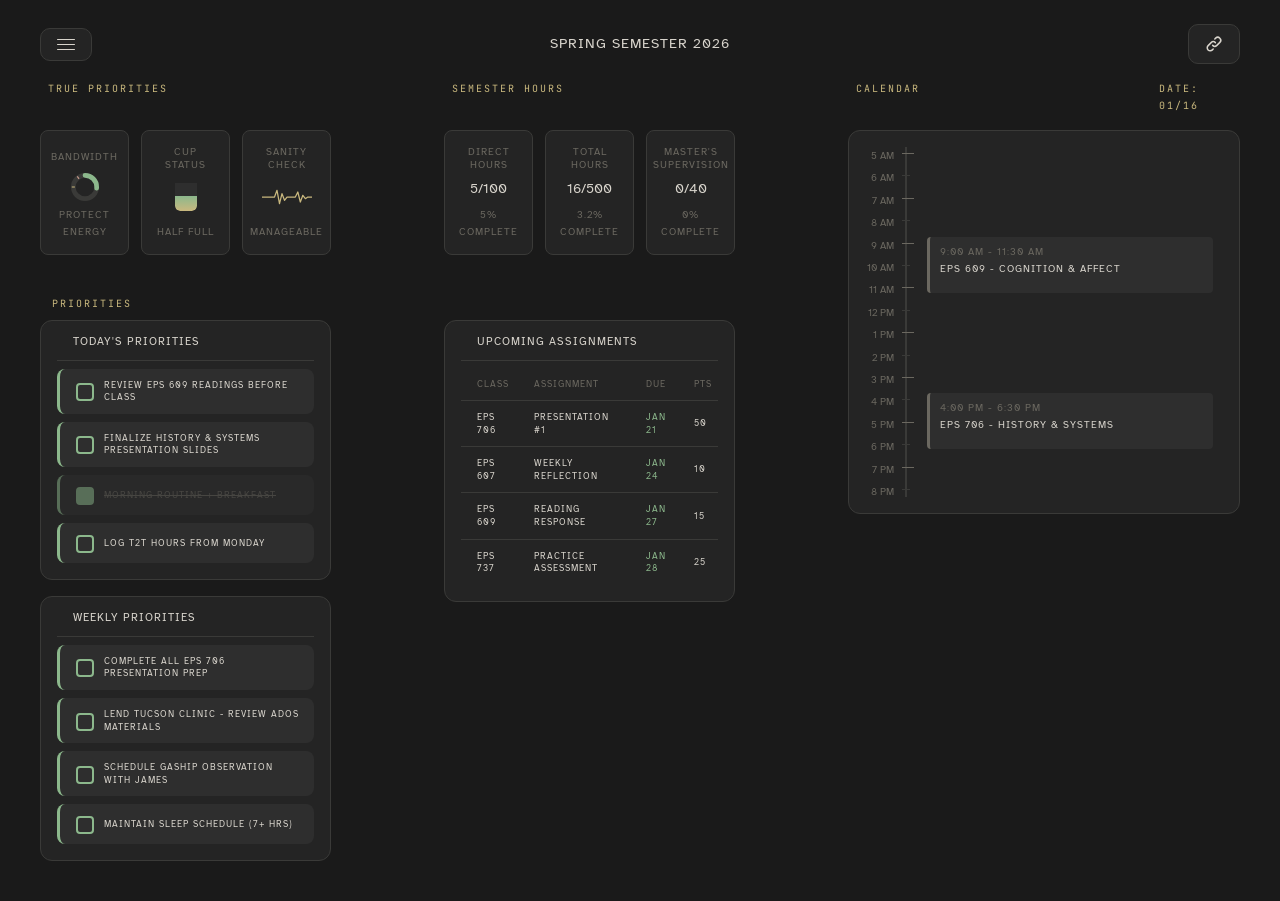
==== master_dashboard_VF.html @ 72c6f712 "Add files via upload" ====
<!DOCTYPE html>
<html lang="en">
<head>
  <meta charset="UTF-8">
  <meta name="viewport" content="width=device-width, initial-scale=1.0">
  <title>Spring 2026 Dashboard</title>
  <link rel="preconnect" href="https://fonts.googleapis.com">
  <link rel="preconnect" href="https://fonts.gstatic.com" crossorigin>
  <link href="https://fonts.googleapis.com/css2?family=Atkinson+Hyperlegible:wght@400;700&family=JetBrains+Mono:wght@400;500&display=swap" rel="stylesheet">
  <style>
    :root {
      /* Warm, low-contrast dark theme */
      --bg-primary: #1a1a1a;
      --bg-secondary: #242424;
      --bg-tertiary: #2e2e2e;
      --bg-hover: #383838;
      
      /* Muted, warm accent colors */
      --accent-teal: #7eb8c9;
      --accent-sage: #8cb88c;
      --accent-gold: #c9b87e;
      --accent-coral: #c99b8c;
      --accent-purple: #b0a0c9;
      
      /* Softer text - cream instead of white */
      --text-primary: #d8d4cc;
      --text-secondary: #9a9890;
      --text-muted: #6b6860;
      
      --border-color: #3a3a38;
    }

    * {
      margin: 0;
      padding: 0;
      box-sizing: border-box;
    }

    body {
      font-family: 'Atkinson Hyperlegible', sans-serif;
      background: var(--bg-primary);
      color: var(--text-primary);
      min-height: 100vh;
      line-height: 1.7;
      font-size: 16px;
    }

    .container {
      max-width: 100%;
      margin: 0 auto;
      padding: 24px 40px;
      min-height: 100vh;
      position: relative;
    }

    /* ============================================
       MASTER GRID LAYOUT - OVERVIEW PANEL
       ============================================
       12 columns × auto rows
       Gap: 12px horizontal, 16px vertical
       
       CURRENT LAYOUT (locked 2026-01-16):
       ┌───────────────┬─────────────────────────────────────┬───────────────┐
       │ Row 1:        │ Header Info                         │ Quick Links   │
       │ Overview Btn  │ (cols 3-11)                         │ (col 12)      │
       │ (cols 1-2)    │                                     │               │
       ├───────────────┴─────────────────────────────────────┼───────────────┤
       │ Row 2: True Priorities Label (cols 1-8)             │ Calendar      │
       ├─────────────────────────────────────────────────────┤ (cols 9-12)   │
       │ Row 3: True Priorities Cards (cols 1-8, 4 cards)    │ (cols 9-12)   │
       ├─────────────────────────────────────────────────────┤ spans         │
       │ Row 4: Semester Hours Label (cols 1-8)              │ rows 3-8      │
       ├─────────────────────────────────────────────────────┤               │
       │ Row 5: Semester Hours Cards (cols 1-8, 4 cards)     │               │
       ├───────────────────────┬─────────────────────────────┤               │
       │ Row 6: PRIORITIES Label (cols 1-8)                  │               │
       ├───────────────────────┼─────────────────────────────┤               │
       │ Row 7: Today's        │ Upcoming Assignments        │               │
       │ Priorities (cols 1-4) │ (cols 5-8)                  │               │
       ├───────────────────────┴─────────────────────────────┼───────────────┤
       │ Row 8: Weekly Priorities (cols 1-8)                                 │
       └─────────────────────────────────────────────────────────────────────┘
       
       TO MOVE ELEMENTS: Change grid-column and grid-row values below
       Example: grid-column: 1 / 9 means columns 1-8
                grid-row: 2 / 8 means rows 2-7
       ============================================ */
    
    .overview-grid {
      display: grid;
      grid-template-columns: repeat(12, 1fr);
      grid-template-rows: auto auto auto auto auto auto auto auto;
      gap: 12px;
      row-gap: 16px;
    }

    /* Grid Area Assignments - LOCKED POSITIONS */
    
    /* ROW 1: Navigation bar */
    /* NAV: Overview button - cols 1-2, row 1 */
    .grid-overview-btn { 
      grid-column: 1 / 3; 
      grid-row: 1;
      align-self: center;
    }
    
    /* Header info - cols 5-8, row 1 */
    .grid-header-info {
      grid-column: 5 / 9;
      grid-row: 1;
      display: flex;
      align-items: center;
      justify-content: center;
      white-space: nowrap;
    }
    
    /* NAV: Quick Links - col 12, row 1 */
    .grid-quick-links { 
      grid-column: 12 / 13; 
      grid-row: 1;
      justify-self: end;
      align-self: center;
    }
    
    /* ROW 2: True Priorities */
    .grid-priorities-label { grid-column: 1 / 4; grid-row: 2; align-self: start; }
    .grid-priorities-cards { grid-column: 1 / 4; grid-row: 3; display: grid; grid-template-columns: repeat(3, 1fr); gap: 12px; }
    
    /* ROW 3: Semester Hours (cols 5-7) */
    .grid-hours-label { grid-column: 5 / 8; grid-row: 2; align-self: start; }
    .grid-hours-cards { grid-column: 5 / 8; grid-row: 3; display: grid; grid-template-columns: repeat(3, 1fr); gap: 12px; }
    
    /* CALENDAR - cols 9-12, rows 3-9 (LOCKED) */
    .grid-calendar-label { grid-column: 9 / 12; grid-row: 2; align-self: start; }
    .grid-date-label { grid-column: 12 / 13; grid-row: 2; align-self: start; justify-self: end; }
    .grid-today-schedule { 
      grid-column: 9 / 13; 
      grid-row: 3 / 10;
    }
    
    /* ROW 6: Priorities Section Label */
    .grid-priorities-section-label { grid-column: 1 / 4; grid-row: 6; align-self: start; margin-top: -8px; }
    
    /* ROW 7: Today's Priorities + Upcoming */
    .grid-today-priorities { grid-column: 1 / 4; grid-row: 7; margin-top: -8px; }
    .grid-upcoming { grid-column: 5 / 8; grid-row: 7 / 9; margin-top: -8px; }
    
    /* ROW 8: Weekly */
    .grid-weekly { grid-column: 1 / 4; grid-row: 8; }

    /* Header Info (inline in grid) */
    .header-title {
      font-family: 'Atkinson Hyperlegible', sans-serif;
      font-size: 14px;
      font-weight: 400;
      text-transform: uppercase;
      letter-spacing: 1px;
      color: var(--text-primary);
    }
    
    .header-meta-inline {
      display: flex;
      gap: 16px;
      font-size: 12px;
      color: var(--text-secondary);
    }

    /* Header */
    .header {
      text-align: center;
      padding: 32px 0 24px;
      border-bottom: 1px solid var(--border-color);
      margin-bottom: 28px;
    }

    .header-label {
      font-family: 'JetBrains Mono', monospace;
      font-size: 13px;
      color: var(--accent-teal);
      letter-spacing: 2px;
      text-transform: uppercase;
      margin-bottom: 8px;
    }

    .header h1 {
      font-size: 28px;
      font-weight: 700;
      color: var(--text-primary);
      margin-bottom: 12px;
    }

    .header-meta {
      display: flex;
      justify-content: center;
      gap: 24px;
      color: var(--text-secondary);
      font-size: 14px;
    }

    /* Hamburger Menu */
    .nav-row {
      display: flex;
      justify-content: space-between;
      align-items: center;
      margin-bottom: 24px;
    }

    .nav-container {
      position: relative;
    }

    .hamburger-btn {
      display: flex;
      align-items: center;
      gap: 12px;
      padding: 10px 16px;
      background: var(--bg-secondary);
      border: 1px solid var(--border-color);
      border-radius: 10px;
      color: var(--text-primary);
      font-size: 15px;
      font-weight: 700;
      cursor: pointer;
      transition: all 0.3s ease;
    }

    .hamburger-btn:hover {
      background: var(--bg-tertiary);
      border-color: var(--accent-teal);
    }

    .hamburger-icon {
      display: flex;
      flex-direction: column;
      gap: 4px;
      width: 18px;
    }

    .hamburger-icon span {
      display: block;
      height: 1px;
      background: var(--text-primary);
      border-radius: 1px;
      transition: all 0.3s ease;
    }

    .hamburger-btn.open .hamburger-icon span:nth-child(1) {
      transform: rotate(45deg) translate(4px, 4px);
    }

    .hamburger-btn.open .hamburger-icon span:nth-child(2) {
      opacity: 0;
    }

    .hamburger-btn.open .hamburger-icon span:nth-child(3) {
      transform: rotate(-45deg) translate(4px, -4px);
    }

    .dropdown-menu {
      position: absolute;
      top: calc(100% + 8px);
      left: 0;
      min-width: 220px;
      background: var(--bg-secondary);
      border: 1px solid var(--border-color);
      border-radius: 10px;
      padding: 8px;
      opacity: 0;
      visibility: hidden;
      transform: translateY(-10px);
      transition: all 0.2s ease;
      z-index: 100;
      box-shadow: 0 8px 24px rgba(0, 0, 0, 0.3);
    }

    .dropdown-menu.open {
      opacity: 1;
      visibility: visible;
      transform: translateY(0);
    }

    /* Quick Links Dropdown */
    .quick-links-container {
      position: relative;
    }

    .quick-links-btn {
      display: flex;
      align-items: center;
      gap: 10px;
      padding: 10px 16px;
      background: var(--bg-secondary);
      border: 1px solid var(--border-color);
      border-radius: 10px;
      color: var(--text-primary);
      font-size: 14px;
      font-weight: 700;
      cursor: pointer;
      transition: all 0.3s ease;
    }

    .quick-links-btn:hover {
      background: var(--bg-tertiary);
      border-color: var(--accent-sage);
      color: var(--text-primary);
    }

    .quick-links-btn svg {
      width: 18px;
      height: 18px;
      stroke-width: 1.5;
    }

    .quick-links-dropdown {
      position: absolute;
      top: calc(100% + 8px);
      right: 0;
      min-width: 180px;
      background: var(--bg-secondary);
      border: 1px solid var(--border-color);
      border-radius: 10px;
      padding: 8px;
      opacity: 0;
      visibility: hidden;
      transform: translateY(-10px);
      transition: all 0.2s ease;
      z-index: 100;
      box-shadow: 0 8px 24px rgba(0, 0, 0, 0.3);
    }

    .quick-links-dropdown.open {
      opacity: 1;
      visibility: visible;
      transform: translateY(0);
    }

    .quick-link-item {
      display: flex;
      align-items: center;
      gap: 10px;
      padding: 10px 14px;
      color: var(--text-secondary);
      text-decoration: none;
      border-radius: 6px;
      font-size: 13px;
      font-weight: 500;
      transition: all 0.2s ease;
    }

    .quick-link-item:hover {
      background: var(--bg-tertiary);
      color: var(--text-primary);
    }

    .quick-link-item svg {
      width: 16px;
      height: 16px;
      flex-shrink: 0;
    }

    .dropdown-item {
      display: block;
      width: 100%;
      padding: 12px 16px;
      background: transparent;
      border: none;
      border-radius: 6px;
      color: var(--text-secondary);
      font-size: 14px;
      font-weight: 700;
      text-align: left;
      cursor: pointer;
      transition: all 0.2s ease;
    }

    .dropdown-item:hover {
      background: var(--bg-tertiary);
      color: var(--text-primary);
    }

    .dropdown-item.active {
      background: var(--accent-teal);
      color: var(--bg-primary);
    }

    /* View Panels */
    .view-panel {
      display: none;
    }

    .view-panel.active {
      display: block;
    }

    /* True Priorities Section */
    .priorities-section {
      margin-bottom: 12px;
    }

    .priorities-label, .hours-label, .priorities-section-label {
      font-family: 'JetBrains Mono', monospace;
      font-size: 10px;
      color: var(--accent-gold);
      letter-spacing: 2px;
      text-transform: uppercase;
      display: flex;
      align-items: center;
      gap: 8px;
    }
    
    .priorities-section-label {
      padding-left: 12px;
    }

    .priorities-label::before {
      content: '';
    }

    .hours-label::before {
      content: '';
    }

    /* Hours Gantt Section */
    .hours-gantt-section {
      margin-bottom: 16px;
    }

    /* Stats Bar */
    .stat-card {
      background: var(--bg-secondary);
      border: 1px solid var(--border-color);
      border-radius: 8px;
      padding: 14px 12px;
      transition: all 0.3s ease;
      display: flex;
      flex-direction: column;
      align-items: center;
      justify-content: space-between;
      text-align: center;
      min-height: 125px;
      min-width: 0;
      overflow: hidden;
    }

    .stat-card:hover {
      background: var(--bg-tertiary);
    }

    .stat-label {
      font-size: 10px;
      text-transform: uppercase;
      letter-spacing: 1px;
      color: var(--text-muted);
      line-height: 1.3;
      min-height: 22px;
      display: flex;
      align-items: center;
      justify-content: center;
    }

    .stat-content {
      display: flex;
      align-items: center;
      justify-content: center;
      min-height: 24px;
    }

    .stat-value {
      font-family: 'Atkinson Hyperlegible', sans-serif;
      font-size: 14px;
      font-weight: 400;
      color: var(--text-primary);
    }

    .stat-subtext {
      font-size: 10px;
      text-transform: uppercase;
      letter-spacing: 1px;
      color: var(--text-muted);
    }

    /* Bandwidth Donut */
    .bandwidth-donut-container {
      display: flex;
      align-items: center;
      gap: 12px;
    }

    .bandwidth-donut {
      position: relative;
      width: 28px;
      height: 28px;
    }

    .bandwidth-donut svg {
      transform: rotate(-90deg);
      width: 28px;
      height: 28px;
    }

    .bandwidth-donut .donut-bg {
      fill: none;
      stroke: var(--border-color);
      stroke-width: 6;
    }

    .bandwidth-donut .donut-fill {
      fill: none;
      stroke-width: 6;
      stroke-linecap: round;
      transition: stroke-dasharray 0.5s ease;
    }

    .bandwidth-donut .donut-fill.low {
      stroke: var(--accent-sage);
    }

    .bandwidth-donut .donut-fill.medium {
      stroke: var(--accent-gold);
    }

    .bandwidth-donut .donut-fill.high {
      stroke: var(--accent-coral);
    }

    .bandwidth-donut .donut-tick-yellow {
      stroke: var(--accent-gold);
      stroke-width: 1.5;
    }

    .bandwidth-donut .donut-tick-red {
      stroke: var(--accent-coral);
      stroke-width: 1.5;
    }

    .bandwidth-info {
      display: flex;
      flex-direction: column;
    }

    .bandwidth-status {
      font-family: 'JetBrains Mono', monospace;
      font-size: 12px;
      font-weight: 700;
    }

    .bandwidth-status.low { color: var(--accent-sage); }
    .bandwidth-status.medium { color: var(--accent-gold); }
    .bandwidth-status.high { color: var(--accent-coral); }

    /* Calendar */
    .today-schedule {
      background: var(--bg-secondary);
      border: 1px solid var(--border-color);
      border-radius: 12px;
      padding: 16px;
      height: fit-content;
    }

    .schedule-header {
      font-size: 14px;
      font-weight: 700;
      color: var(--text-primary);
      margin-bottom: 12px;
      padding-bottom: 8px;
      border-bottom: 1px solid var(--border-color);
    }

    .timeline {
      position: relative;
      height: 350px;
      border-left: 2px solid var(--border-color);
      margin-left: 40px;
    }

    .time-slot {
      position: absolute;
      left: -45px;
      display: flex;
      align-items: flex-start;
      width: calc(100% + 45px);
    }

    .time-label {
      font-family: 'Atkinson Hyperlegible', sans-serif;
      font-size: 10px;
      color: var(--text-muted);
      width: 40px;
      text-align: right;
      padding-right: 8px;
    }

    .time-tick {
      width: 8px;
      height: 1px;
      background: var(--border-color);
      margin-top: 6px;
    }

    .time-slot.major .time-tick {
      width: 12px;
      background: var(--text-muted);
    }

    .schedule-event {
      position: absolute;
      left: 20px;
      right: 10px;
      background: var(--bg-tertiary);
      border-left: 3px solid var(--text-muted);
      border-radius: 4px;
      padding: 6px 10px;
      font-size: 12px;
      color: var(--text-secondary);
    }

    .schedule-event.class { border-left-color: var(--text-muted); }
    .schedule-event.fellowship { border-left-color: var(--accent-purple); }
    .schedule-event.meeting { border-left-color: var(--accent-gold); }

    .event-time {
      font-family: 'Atkinson Hyperlegible', sans-serif;
      font-size: 10px;
      font-weight: 400;
      text-transform: uppercase;
      letter-spacing: 1px;
      color: var(--text-muted);
    }

    .event-title {
      font-family: 'Atkinson Hyperlegible', sans-serif;
      font-size: 10px;
      font-weight: 400;
      text-transform: uppercase;
      letter-spacing: 1px;
      color: var(--text-primary);
    }

    /* Priorities Card */
    .priority-list {
      display: flex;
      flex-direction: column;
      gap: 8px;
    }

    .priority-item {
      display: flex;
      align-items: center;
      justify-content: flex-start;
      gap: 10px;
      padding: 10px 12px 10px 16px;
      background: var(--bg-tertiary);
      border-radius: 8px;
      border-left: 3px solid var(--accent-sage);
      text-align: left;
    }

    .priority-item.completed {
      opacity: 0.5;
      border-left-color: var(--accent-sage);
    }

    .priority-checkbox {
      width: 18px;
      height: 18px;
      border: 2px solid var(--accent-sage);
      border-radius: 4px;
      flex-shrink: 0;
      margin-top: 2px;
    }

    .priority-item.completed .priority-checkbox {
      background: var(--accent-sage);
      border-color: var(--accent-sage);
    }

    .priority-item.weekly {
      border-left-color: var(--accent-sage);
    }

    .priority-checkbox.weekly {
      border-color: var(--accent-sage);
    }

    .priority-text {
      font-size: 9px;
      font-weight: 400;
      text-transform: uppercase;
      letter-spacing: 1px;
      color: var(--text-primary);
      line-height: 1.4;
    }

    .priority-item.completed .priority-text {
      text-decoration: line-through;
      color: var(--text-muted);
    }

    /* Assignments Table */
    .assignments-table {
      width: 100%;
      border-collapse: collapse;
    }

    .assignments-table th {
      text-align: left;
      font-family: 'Atkinson Hyperlegible', sans-serif;
      font-size: 9px;
      text-transform: uppercase;
      letter-spacing: 1px;
      color: var(--text-muted);
      padding: 8px 6px 8px 16px;
      border-bottom: 1px solid var(--border-color);
      font-weight: 400;
    }

    .assignments-table td {
      padding: 10px 6px 10px 16px;
      font-size: 9px;
      font-weight: 400;
      text-transform: uppercase;
      letter-spacing: 1px;
      line-height: 1.4;
      color: var(--text-primary);
      border-bottom: 1px solid var(--border-color);
      vertical-align: middle;
      text-align: left;
    }

    .assignments-table tr:last-child td {
      border-bottom: none;
    }

    .assignment-class {
      font-size: 9px;
      font-weight: 400;
      color: var(--text-primary);
    }

    .assignment-name {
      font-weight: 400;
      color: var(--text-primary);
    }

    .assignment-due {
      font-size: 9px;
      font-weight: 400;
      color: var(--accent-sage);
    }

    .assignment-points {
      font-size: 9px;
      font-weight: 400;
      color: var(--text-primary);
    }

    /* Weekly Priorities */
    .weekly-priority-item {
      display: flex;
      align-items: flex-start;
      gap: 10px;
      padding: 10px 12px;
      background: var(--bg-tertiary);
      border-radius: 8px;
      margin-bottom: 8px;
      border-left: 3px solid var(--accent-purple);
    }

    .weekly-priority-item:last-child {
      margin-bottom: 0;
    }

    .weekly-number {
      font-family: 'JetBrains Mono', monospace;
      font-size: 14px;
      font-weight: 700;
      color: var(--accent-purple);
      width: 20px;
      flex-shrink: 0;
    }

    .weekly-text {
      font-size: 13px;
      color: var(--text-primary);
      line-height: 1.4;
    }

    /* Cup Graphic */
    .cup-container {
      display: flex;
      align-items: flex-end;
      gap: 12px;
    }

    .cup-graphic {
      position: relative;
      width: 22px;
      height: 28px;
      background: var(--bg-tertiary);
      border: none;
      border-radius: 0 0 5px 5px;
      overflow: hidden;
    }

    .cup-graphic::before {
      content: '';
      position: absolute;
      top: 0;
      left: -2px;
      right: -2px;
      height: 2px;
      background: var(--bg-tertiary);
      border-radius: 1px;
    }

    .cup-fill {
      position: absolute;
      bottom: 0;
      left: 0;
      right: 0;
      background: linear-gradient(to top, var(--accent-teal), var(--accent-sage));
      transition: height 0.5s ease;
      border-radius: 0 0 5px 5px;
    }

    .cup-fill.low { 
      background: linear-gradient(to top, var(--accent-coral), #d4a574);
      height: 25%;
    }
    .cup-fill.medium { 
      background: linear-gradient(to top, var(--accent-gold), var(--accent-sage));
      height: 55%;
    }
    .cup-fill.high { 
      background: linear-gradient(to top, var(--accent-teal), var(--accent-sage));
      height: 85%;
    }

    .cup-steam {
      position: absolute;
      top: -18px;
      left: 50%;
      transform: translateX(-50%);
      display: flex;
      gap: 3px;
    }

    .steam-line {
      width: 2px;
      height: 12px;
      background: var(--text-muted);
      border-radius: 2px;
      opacity: 0.5;
      animation: steam 2s ease-in-out infinite;
    }

    .steam-line:nth-child(2) { animation-delay: 0.3s; height: 10px; }
    .steam-line:nth-child(3) { animation-delay: 0.6s; height: 8px; }

    @keyframes steam {
      0%, 100% { transform: translateY(0); opacity: 0.5; }
      50% { transform: translateY(-4px); opacity: 0.2; }
    }

    .cup-info {
      display: flex;
      flex-direction: column;
    }

    /* Bandwidth Gauge */
    .bandwidth-gauge {
      position: relative;
      width: 22px;
      height: 28px;
      background: var(--bg-tertiary);
      border: 1px solid var(--border-color);
      border-radius: 3px;
      overflow: hidden;
    }

    .gauge-fill {
      position: absolute;
      bottom: 0;
      left: 0;
      right: 0;
      transition: height 0.5s ease;
      border-radius: 0 0 2px 2px;
    }

    .gauge-fill.low { 
      background: linear-gradient(to top, var(--accent-coral), #d4a574);
      height: 25%;
    }
    .gauge-fill.medium { 
      background: linear-gradient(to top, var(--accent-gold), var(--accent-sage));
      height: 55%;
    }
    .gauge-fill.high { 
      background: linear-gradient(to top, var(--accent-teal), var(--accent-sage));
      height: 75%;
    }

    /* Pulse Line */
    .pulse-container {
      display: flex;
      align-items: center;
      justify-content: center;
    }

    .pulse-line {
      width: 50px;
      height: 24px;
    }

    .pulse-path {
      fill: none;
      stroke-width: 1.5;
      stroke-linecap: round;
      stroke-linejoin: round;
    }

    .pulse-line.calm .pulse-path {
      stroke: var(--accent-sage);
    }

    .pulse-line.stretched .pulse-path {
      stroke: var(--accent-gold);
      animation: pulse-glow 2s ease-in-out infinite;
    }

    .pulse-line.stressed .pulse-path {
      stroke: var(--accent-coral);
      animation: pulse-shake 0.5s ease-in-out infinite;
    }

    @keyframes pulse-glow {
      0%, 100% { opacity: 0.7; }
      50% { opacity: 1; }
    }

    @keyframes pulse-shake {
      0%, 100% { transform: translateX(0); }
      25% { transform: translateX(-1px); }
      75% { transform: translateX(1px); }
    }

    /* Sanity Graphic (old) */
    .sanity-container {
      display: flex;
      align-items: center;
      gap: 12px;
    }

    .sanity-face {
      width: 28px;
      height: 28px;
      border-radius: 50%;
      background: var(--bg-primary);
      border: 2px solid var(--text-muted);
      position: relative;
      display: flex;
      align-items: center;
      justify-content: center;
      flex-shrink: 0;
    }

    .sanity-face.stretched {
      border-color: var(--accent-gold);
    }

    .sanity-face.struggling {
      border-color: var(--accent-coral);
    }

    .sanity-face.good {
      border-color: var(--accent-sage);
    }

    .face-eyes {
      position: absolute;
      top: 8px;
      display: flex;
      gap: 8px;
    }

    .eye {
      width: 3px;
      height: 3px;
      background: var(--text-primary);
      border-radius: 50%;
    }

    .face-mouth {
      position: absolute;
      bottom: 7px;
      width: 10px;
      height: 4px;
      border: 2px solid var(--text-primary);
      border-top: none;
      border-radius: 0 0 5px 5px;
    }

    /* Sanity states */
    .sanity-face.struggling .face-mouth {
      border-radius: 10px 10px 0 0;
      border: 2px solid var(--accent-coral);
      border-bottom: none;
      bottom: 8px;
    }

    .sanity-face.stretched .face-mouth {
      height: 2px;
      width: 8px;
      border-radius: 0;
      border: none;
      background: var(--accent-gold);
      bottom: 9px;
    }

    .sanity-face.good .face-mouth {
      border-color: var(--accent-sage);
    }

    .sanity-info {
      display: flex;
      flex-direction: column;
    }

    .sanity-status {
      font-family: 'JetBrains Mono', monospace;
      font-size: 14px;
      font-weight: 700;
      color: var(--text-primary);
    }

    .sanity-status.good { color: var(--accent-sage); }
    .sanity-status.stretched { color: var(--accent-gold); }
    .sanity-status.struggling { color: var(--accent-coral); }

    /* Two Column Layout */
    .two-column {
      display: grid;
      grid-template-columns: 2fr 1fr;
      gap: 24px;
    }

    /* Section */
    .section {
      background: var(--bg-secondary);
      border: 1px solid var(--border-color);
      border-radius: 12px;
      padding: 12px 16px 16px 16px;
    }

    .section-header {
      display: flex;
      justify-content: flex-start;
      align-items: center;
      margin-bottom: 8px;
      padding-bottom: 8px;
      padding-left: 16px;
      border-bottom: 1px solid var(--border-color);
    }

    .section-title {
      font-family: 'Atkinson Hyperlegible', sans-serif;
      font-size: 11px;
      font-weight: 400;
      text-transform: uppercase;
      letter-spacing: 1px;
      color: var(--text-primary);
    }

    .section-action {
      font-size: 13px;
      color: var(--accent-teal);
      text-decoration: none;
      font-weight: 700;
      transition: color 0.3s;
    }

    .section-action:hover {
      color: var(--accent-sage);
    }

    /* Course/Fellowship Cards */
    .card-grid {
      display: grid;
      grid-template-columns: repeat(2, 1fr);
      gap: 12px;
    }

    .card {
      background: var(--bg-tertiary);
      border: 1px solid var(--border-color);
      border-radius: 10px;
      padding: 16px;
      transition: all 0.3s ease;
      position: relative;
      overflow: hidden;
      cursor: pointer;
    }

    .card::before {
      content: '';
      position: absolute;
      top: 0;
      left: 0;
      width: 100%;
      height: 3px;
    }

    .card:nth-child(1)::before { background: var(--accent-teal); }
    .card:nth-child(2)::before { background: var(--accent-coral); }
    .card:nth-child(3)::before { background: var(--accent-gold); }
    .card:nth-child(4)::before { background: var(--accent-sage); }
    .card:nth-child(5)::before { background: var(--accent-purple); }

    .card:hover {
      background: var(--bg-hover);
      border-color: var(--accent-teal);
    }

    .card-code {
      font-family: 'JetBrains Mono', monospace;
      font-size: 15px;
      font-weight: 700;
      color: var(--text-primary);
      margin-bottom: 4px;
    }

    .card-name {
      font-size: 13px;
      color: var(--text-secondary);
      margin-bottom: 10px;
      line-height: 1.4;
    }

    .card-meta {
      display: flex;
      gap: 12px;
      font-size: 12px;
      color: var(--text-muted);
    }

    /* Fellowship cards - different accent colors */
    .fellowship-grid .card:nth-child(1)::before { background: var(--accent-purple); }
    .fellowship-grid .card:nth-child(2)::before { background: var(--accent-gold); }
    .fellowship-grid .card:nth-child(3)::before { background: var(--accent-coral); }

    /* Weekly Schedule */
    .schedule-week {
      display: grid;
      grid-template-columns: repeat(5, 1fr);
      gap: 10px;
    }

    .schedule-day {
      text-align: center;
    }

    .day-label {
      font-size: 12px;
      font-weight: 700;
      text-transform: uppercase;
      letter-spacing: 1px;
      color: var(--text-muted);
      padding: 8px;
      border-bottom: 2px solid var(--border-color);
      margin-bottom: 8px;
    }

    .day-label.today {
      color: var(--accent-teal);
      border-bottom-color: var(--accent-teal);
    }

    .schedule-item {
      background: var(--bg-tertiary);
      border-radius: 6px;
      padding: 8px 6px;
      margin-bottom: 6px;
      font-size: 11px;
      border-left: 3px solid var(--accent-teal);
      text-align: left;
    }

    .schedule-item.clinical { border-left-color: var(--accent-coral); }
    .schedule-item.meeting { border-left-color: var(--accent-gold); }
    .schedule-item.fellowship { border-left-color: var(--accent-purple); }

    .schedule-item-time {
      font-family: 'Atkinson Hyperlegible', sans-serif;
      font-size: 10px;
      font-weight: 400;
      text-transform: uppercase;
      letter-spacing: 1px;
      color: var(--text-muted);
      margin-bottom: 2px;
    }

    .schedule-item-title {
      font-family: 'Atkinson Hyperlegible', sans-serif;
      font-size: 12px;
      font-weight: 400;
      text-transform: uppercase;
      letter-spacing: 1px;
      color: var(--text-primary);
      line-height: 1.3;
    }

    /* Sidebar */
    .sidebar {
      display: flex;
      flex-direction: column;
      gap: 24px;
    }

    /* Hours Tracker */
    .tracker-item {
      margin-bottom: 18px;
    }

    .tracker-item:last-child {
      margin-bottom: 0;
    }

    .tracker-header {
      display: flex;
      justify-content: space-between;
      margin-bottom: 8px;
    }

    .tracker-label {
      font-size: 13px;
      font-weight: 700;
      color: var(--text-secondary);
    }

    .tracker-value {
      font-size: 13px;
      font-weight: 700;
      color: var(--text-primary);
      font-family: 'JetBrains Mono', monospace;
    }

    .progress-bar {
      height: 8px;
      background: var(--bg-primary);
      border-radius: 4px;
      overflow: hidden;
    }

    .progress-fill {
      height: 100%;
      border-radius: 4px;
      transition: width 0.3s ease;
    }

    .progress-fill.teal { background: var(--accent-teal); }
    .progress-fill.coral { background: var(--accent-coral); }
    .progress-fill.gold { background: var(--accent-gold); }
    .progress-fill.sage { background: var(--accent-sage); }

    /* Deadlines */
    .deadline-item {
      display: flex;
      gap: 14px;
      padding: 14px 0;
      border-bottom: 1px solid var(--border-color);
    }

    .deadline-item:last-child {
      border-bottom: none;
      padding-bottom: 0;
    }

    .deadline-item:first-child {
      padding-top: 0;
    }

    .deadline-date {
      text-align: center;
      min-width: 48px;
    }

    .deadline-day {
      font-size: 22px;
      font-weight: 700;
      color: var(--accent-coral);
      line-height: 1;
      font-family: 'JetBrains Mono', monospace;
    }

    .deadline-month {
      font-size: 10px;
      text-transform: uppercase;
      letter-spacing: 1px;
      color: var(--text-muted);
    }

    .deadline-info {
      flex: 1;
    }

    .deadline-title {
      font-weight: 700;
      color: var(--text-primary);
      margin-bottom: 2px;
      font-size: 14px;
    }

    .deadline-course {
      font-size: 12px;
      color: var(--text-muted);
    }

    /* Quick Links */
    .link-grid {
      display: grid;
      grid-template-columns: repeat(2, 1fr);
      gap: 10px;
    }

    .quick-link {
      display: flex;
      align-items: center;
      gap: 8px;
      padding: 12px;
      background: var(--bg-tertiary);
      border: 1px solid var(--border-color);
      border-radius: 8px;
      text-decoration: none;
      color: var(--text-secondary);
      font-size: 13px;
      font-weight: 700;
      transition: all 0.3s ease;
    }

    .quick-link:hover {
      background: var(--accent-teal);
      color: var(--bg-primary);
      border-color: var(--accent-teal);
    }

    .quick-link svg {
      width: 18px;
      height: 18px;
      opacity: 0.7;
    }

    .quick-link:hover svg {
      opacity: 1;
    }

    /* Bandwidth View */
    .bandwidth-grid {
      display: grid;
      grid-template-columns: 1fr 1fr;
      gap: 24px;
    }

    .gauge-container {
      display: flex;
      flex-direction: column;
      align-items: center;
      padding: 24px;
    }

    .gauge {
      width: 180px;
      height: 180px;
      border-radius: 50%;
      background: conic-gradient(
        var(--accent-sage) 0deg 216deg,
        var(--bg-tertiary) 216deg 360deg
      );
      display: flex;
      align-items: center;
      justify-content: center;
      position: relative;
    }

    .gauge::before {
      content: '';
      width: 140px;
      height: 140px;
      background: var(--bg-secondary);
      border-radius: 50%;
      position: absolute;
    }

    .gauge-value {
      position: relative;
      z-index: 1;
      text-align: center;
    }

    .gauge-number {
      font-size: 42px;
      font-weight: 700;
      color: var(--text-primary);
      font-family: 'JetBrains Mono', monospace;
      line-height: 1;
    }

    .gauge-label {
      font-size: 12px;
      color: var(--text-muted);
      text-transform: uppercase;
      letter-spacing: 1px;
    }

    .gauge-title {
      margin-top: 16px;
      font-size: 16px;
      font-weight: 700;
      color: var(--text-primary);
    }

    .metrics-list {
      display: flex;
      flex-direction: column;
      gap: 16px;
    }

    .metric-row {
      display: flex;
      justify-content: space-between;
      align-items: center;
      padding: 12px 16px;
      background: var(--bg-tertiary);
      border-radius: 8px;
    }

    .metric-label {
      display: flex;
      align-items: center;
      gap: 10px;
      color: var(--text-secondary);
      font-size: 14px;
    }

    .metric-icon {
      font-size: 18px;
    }

    .metric-value {
      font-weight: 700;
      font-family: 'JetBrains Mono', monospace;
      font-size: 16px;
    }

    /* Responsive */
    @media (max-width: 1000px) {
      .two-column {
        grid-template-columns: 1fr;
      }
      
      .sidebar {
        flex-direction: row;
        flex-wrap: wrap;
      }
      
      .sidebar > .section {
        flex: 1;
        min-width: 280px;
      }
    }

    @media (max-width: 768px) {
      .container {
        padding: 16px;
      }
      
      .stats-bar {
        grid-template-columns: repeat(2, 1fr);
      }
      
      .card-grid {
        grid-template-columns: 1fr;
      }
      
      .schedule-week {
        grid-template-columns: repeat(3, 1fr);
      }

      .tabs {
        flex-wrap: wrap;
      }

      .bandwidth-grid {
        grid-template-columns: 1fr;
      }
    }

    /* Semester Calendar Styles */
    .semester-calendar {
      display: flex;
      flex-direction: column;
      gap: 12px;
    }

    .semester-week {
      background: var(--bg-tertiary);
      border: 1px solid var(--border-color);
      border-radius: 10px;
      padding: 14px 18px;
      transition: all 0.3s ease;
    }

    .semester-week:hover {
      border-color: var(--accent-teal);
    }

    .semester-week.special {
      border-left: 4px solid var(--accent-gold);
    }

    .semester-week.break {
      border-left: 4px solid var(--accent-sage);
      background: rgba(140, 184, 140, 0.1);
    }

    .week-header {
      display: flex;
      justify-content: space-between;
      align-items: center;
      margin-bottom: 10px;
    }

    .week-label {
      font-family: 'JetBrains Mono', monospace;
      font-size: 13px;
      font-weight: 700;
      color: var(--accent-teal);
    }

    .week-dates {
      font-size: 14px;
      font-weight: 700;
      color: var(--text-primary);
    }

    .week-events {
      display: flex;
      flex-wrap: wrap;
      gap: 8px;
    }

    .event-chip {
      background: var(--bg-secondary);
      border: 1px solid var(--border-color);
      border-radius: 6px;
      padding: 6px 10px;
      font-size: 12px;
      color: var(--text-secondary);
    }

    .event-chip.clinical {
      border-left: 3px solid var(--accent-coral);
    }

    .event-chip.fellowship {
      border-left: 3px solid var(--accent-purple);
    }

    .event-chip.presentation {
      border-left: 3px solid var(--accent-teal);
      background: rgba(126, 184, 201, 0.15);
    }

    .event-chip.meeting {
      border-left: 3px solid var(--accent-gold);
    }

    .event-chip.deadline {
      border-left: 3px solid var(--accent-coral);
      background: rgba(201, 155, 140, 0.15);
      font-weight: 700;
    }

    .event-chip.break {
      border-left: 3px solid var(--accent-sage);
      background: rgba(140, 184, 140, 0.2);
      font-weight: 700;
    }

    /* Hours Tracking Styles */
    .hours-summary {
      display: flex;
      gap: 16px;
      margin-bottom: 24px;
      flex-wrap: wrap;
    }

    .hours-stat {
      background: var(--bg-tertiary);
      border: 1px solid var(--border-color);
      border-radius: 10px;
      padding: 16px 20px;
      text-align: center;
      flex: 1;
      min-width: 100px;
    }

    .hours-stat-value {
      font-family: 'JetBrains Mono', monospace;
      font-size: 24px;
      font-weight: 700;
      color: var(--accent-teal);
    }

    .hours-stat-label {
      font-size: 12px;
      color: var(--text-muted);
      margin-top: 4px;
    }

    .hours-table-section {
      margin-bottom: 24px;
    }

    .hours-table-title {
      font-size: 14px;
      font-weight: 700;
      color: var(--text-secondary);
      margin-bottom: 12px;
      text-transform: uppercase;
      letter-spacing: 1px;
    }

    .hours-table {
      width: 100%;
      border-collapse: collapse;
      font-size: 13px;
    }

    .hours-table th,
    .hours-table td {
      padding: 10px 12px;
      text-align: left;
      border-bottom: 1px solid var(--border-color);
    }

    .hours-table th {
      background: var(--bg-tertiary);
      color: var(--text-muted);
      font-weight: 700;
      font-size: 11px;
      text-transform: uppercase;
      letter-spacing: 0.5px;
    }

    .hours-table td {
      color: var(--text-secondary);
    }

    .hours-table td:first-child {
      color: var(--text-primary);
      font-weight: 500;
    }

    .hours-table .totals-row {
      background: var(--bg-tertiary);
      font-weight: 700;
    }

    .hours-table .totals-row td {
      color: var(--text-primary);
    }

    .hours-detail-grid {
      display: grid;
      grid-template-columns: repeat(2, 1fr);
      gap: 16px;
      margin-bottom: 24px;
    }

    .hours-detail-card {
      background: var(--bg-tertiary);
      border: 1px solid var(--border-color);
      border-radius: 10px;
      padding: 16px;
    }

    .hours-detail-card h4 {
      font-size: 14px;
      font-weight: 700;
      color: var(--text-primary);
      margin-bottom: 10px;
    }

    .hours-detail-card ul {
      list-style: none;
      padding: 0;
      margin: 0;
    }

    .hours-detail-card li {
      font-size: 13px;
      color: var(--text-secondary);
      padding: 4px 0;
      border-bottom: 1px solid var(--border-color);
    }

    .hours-detail-card li:last-child {
      border-bottom: none;
    }

    .hours-tags {
      margin-top: 16px;
    }

    .tag-chips {
      display: flex;
      gap: 10px;
      flex-wrap: wrap;
    }

    .tag-chip {
      background: var(--bg-tertiary);
      border: 1px solid var(--accent-teal);
      border-radius: 20px;
      padding: 6px 14px;
      font-size: 12px;
      color: var(--accent-teal);
      font-weight: 500;
    }

    @media (max-width: 768px) {
      .hours-detail-grid {
        grid-template-columns: 1fr;
      }
      
      .hours-summary {
        flex-direction: column;
      }
    }
  </style>
</head>
<body>
  <div class="container">
    <!-- Debug Grid Overlay -->
    <!-- OVERVIEW PANEL -->
    <div id="overview" class="view-panel active">
      <div class="overview-grid">
        
        <!-- Row 1: Overview Button (cols 1-2) -->
        <nav class="nav-container grid-overview-btn">
          <button class="hamburger-btn" id="menuBtn">
            <div class="hamburger-icon">
              <span></span>
              <span></span>
              <span></span>
            </div>
          </button>
          <div class="dropdown-menu" id="dropdownMenu">
            <button class="dropdown-item active" data-view="overview" data-label="Overview">Overview</button>
            <button class="dropdown-item" data-view="hours" data-label="T2T Log">T2T Log</button>
            <button class="dropdown-item" data-view="calendar" data-label="This Week">This Week</button>
            <button class="dropdown-item" data-view="semester" data-label="Full Semester">Full Semester</button>
            <button class="dropdown-item" data-view="deadlines" data-label="Deadlines">Deadlines</button>
            <button class="dropdown-item" data-view="bandwidth" data-label="Bandwidth">Bandwidth</button>
          </div>
        </nav>

        <!-- Row 1: Header Info (cols 3-11) -->
        <div class="grid-header-info">
          <div class="header-title">Spring Semester 2026</div>
        </div>

        <!-- Row 1: Quick Links (col 12) -->
        <div class="quick-links-container grid-quick-links">
          <button class="quick-links-btn" id="quickLinksBtn">
            <svg fill="none" stroke="currentColor" viewBox="0 0 24 24"><path stroke-linecap="round" stroke-linejoin="round" stroke-width="2" d="M13.828 10.172a4 4 0 00-5.656 0l-4 4a4 4 0 105.656 5.656l1.102-1.101m-.758-4.899a4 4 0 005.656 0l4-4a4 4 0 00-5.656-5.656l-1.1 1.1"></path></svg>
          </button>
          <div class="quick-links-dropdown" id="quickLinksDropdown">
            <a href="https://app.time2track.com/" target="_blank" class="quick-link-item">
              <svg fill="none" stroke="currentColor" viewBox="0 0 24 24"><path stroke-linecap="round" stroke-linejoin="round" stroke-width="2" d="M12 8v4l3 3m6-3a9 9 0 11-18 0 9 9 0 0118 0z"></path></svg>
              Time2Track
            </a>
            <a href="https://valt.ac.nau.edu/login" target="_blank" class="quick-link-item">
              <svg fill="none" stroke="currentColor" viewBox="0 0 24 24"><path stroke-linecap="round" stroke-linejoin="round" stroke-width="2" d="M15 10l4.553-2.276A1 1 0 0121 8.618v6.764a1 1 0 01-1.447.894L15 14M5 18h8a2 2 0 002-2V8a2 2 0 00-2-2H5a2 2 0 00-2 2v8a2 2 0 002 2z"></path></svg>
              Valt
            </a>
            <a href="https://in.nau.edu/lms/" target="_blank" class="quick-link-item">
              <svg fill="none" stroke="currentColor" viewBox="0 0 24 24"><path stroke-linecap="round" stroke-linejoin="round" stroke-width="2" d="M12 6.253v13m0-13C10.832 5.477 9.246 5 7.5 5S4.168 5.477 3 6.253v13C4.168 18.477 5.754 18 7.5 18s3.332.477 4.5 1.253m0-13C13.168 5.477 14.754 5 16.5 5c1.747 0 3.332.477 4.5 1.253v13C19.832 18.477 18.247 18 16.5 18c-1.746 0-3.332.477-4.5 1.253"></path></svg>
              Canvas
            </a>
            <a href="https://calendar.google.com/calendar/u/0/r" target="_blank" class="quick-link-item">
              <svg fill="none" stroke="currentColor" viewBox="0 0 24 24"><path stroke-linecap="round" stroke-linejoin="round" stroke-width="2" d="M8 7V3m8 4V3m-9 8h10M5 21h14a2 2 0 002-2V7a2 2 0 00-2-2H5a2 2 0 00-2 2v12a2 2 0 002 2z"></path></svg>
              Calendar
            </a>
          </div>
        </div>

        <!-- Row 2: True Priorities Label (cols 1-8) -->
        <div class="grid-priorities-label">
          <div class="priorities-label">True Priorities</div>
        </div>

        <!-- Row 3: True Priorities Cards (cols 1-3) -->
        <div class="grid-priorities-cards">
          <div class="stat-card">
            <div class="stat-label">Bandwidth</div>
            <div class="stat-content">
              <div class="bandwidth-donut">
                <svg viewBox="0 0 36 36">
                  <circle class="donut-bg" cx="18" cy="18" r="15"></circle>
                  <circle class="donut-fill low" cx="18" cy="18" r="15" stroke-dasharray="25, 100"></circle>
                  <!-- Hash marks at 75% and 90% -->
                  <line class="donut-tick-yellow" x1="18" y1="1" x2="18" y2="5" transform="rotate(0, 18, 18)"></line>
                  <line class="donut-tick-red" x1="18" y1="1" x2="18" y2="5" transform="rotate(54, 18, 18)"></line>
                </svg>
              </div>
            </div>
            <div class="stat-subtext">Protect energy</div>
          </div>
          <div class="stat-card">
            <div class="stat-label">Cup Status</div>
            <div class="stat-content">
              <div class="cup-container">
                <div class="cup-graphic">
                  <div class="cup-steam">
                    <div class="steam-line"></div>
                    <div class="steam-line"></div>
                    <div class="steam-line"></div>
                  </div>
                  <div class="cup-fill medium"></div>
                </div>
              </div>
            </div>
            <div class="stat-subtext">Half full</div>
          </div>
          <div class="stat-card">
            <div class="stat-label">Sanity Check</div>
            <div class="stat-content">
              <div class="pulse-container">
                <svg class="pulse-line stretched" viewBox="0 0 60 24">
                  <polyline class="pulse-path" points="0,12 10,12 15,12 18,4 21,20 24,8 27,16 30,12 35,12 40,12 43,6 46,18 49,10 52,14 55,12 60,12"></polyline>
                </svg>
              </div>
            </div>
            <div class="stat-subtext">Manageable</div>
          </div>
        </div>

        <!-- Calendar Label (cols 9-11, row 2) -->
        <div class="grid-calendar-label">
          <div class="priorities-label">Calendar</div>
        </div>

        <!-- Date Label (col 12, row 2) -->
        <div class="grid-date-label">
          <div class="priorities-label">Date: 01/16</div>
        </div>

        <!-- Calendar (cols 9-12, spans rows 3-9) -->
        <div class="grid-today-schedule today-schedule">
          <div class="timeline">
            <div class="time-slot major" style="top: 0%;"><span class="time-label">5 AM</span><div class="time-tick"></div></div>
            <div class="time-slot" style="top: 6.4%;"><span class="time-label">6 AM</span><div class="time-tick"></div></div>
            <div class="time-slot major" style="top: 12.8%;"><span class="time-label">7 AM</span><div class="time-tick"></div></div>
            <div class="time-slot" style="top: 19.2%;"><span class="time-label">8 AM</span><div class="time-tick"></div></div>
            <div class="time-slot major" style="top: 25.6%;"><span class="time-label">9 AM</span><div class="time-tick"></div></div>
            <div class="time-slot" style="top: 32%;"><span class="time-label">10 AM</span><div class="time-tick"></div></div>
            <div class="time-slot major" style="top: 38.4%;"><span class="time-label">11 AM</span><div class="time-tick"></div></div>
            <div class="time-slot" style="top: 44.8%;"><span class="time-label">12 PM</span><div class="time-tick"></div></div>
            <div class="time-slot major" style="top: 51.2%;"><span class="time-label">1 PM</span><div class="time-tick"></div></div>
            <div class="time-slot" style="top: 57.6%;"><span class="time-label">2 PM</span><div class="time-tick"></div></div>
            <div class="time-slot major" style="top: 64%;"><span class="time-label">3 PM</span><div class="time-tick"></div></div>
            <div class="time-slot" style="top: 70.4%;"><span class="time-label">4 PM</span><div class="time-tick"></div></div>
            <div class="time-slot major" style="top: 76.8%;"><span class="time-label">5 PM</span><div class="time-tick"></div></div>
            <div class="time-slot" style="top: 83.2%;"><span class="time-label">6 PM</span><div class="time-tick"></div></div>
            <div class="time-slot major" style="top: 89.6%;"><span class="time-label">7 PM</span><div class="time-tick"></div></div>
            <div class="time-slot" style="top: 96%;"><span class="time-label">8 PM</span><div class="time-tick"></div></div>
            <div class="schedule-event class" style="top: 25.6%; height: 16%;">
              <div class="event-time">9:00 AM - 11:30 AM</div>
              <div class="event-title">EPS 609 - Cognition & Affect</div>
            </div>
            <div class="schedule-event class" style="top: 70.4%; height: 16%;">
              <div class="event-time">4:00 PM - 6:30 PM</div>
              <div class="event-title">EPS 706 - History & Systems</div>
            </div>
          </div>
        </div>

        <!-- Row 3: Semester Hours Label -->
        <div class="grid-hours-label">
          <div class="hours-label">Semester Hours</div>
        </div>

        <!-- Row 4: Semester Hours Cards (cols 1-8) -->
        <div class="grid-hours-cards">
          <div class="stat-card">
            <div class="stat-label">Direct Hours</div>
            <div class="stat-content">
              <div class="stat-value">5/100</div>
            </div>
            <div class="stat-subtext">5% complete</div>
          </div>
          <div class="stat-card">
            <div class="stat-label">Total Hours</div>
            <div class="stat-content">
              <div class="stat-value">16/500</div>
            </div>
            <div class="stat-subtext">3.2% complete</div>
          </div>
          <div class="stat-card">
            <div class="stat-label">Master's Supervision</div>
            <div class="stat-content">
              <div class="stat-value">0/40</div>
            </div>
            <div class="stat-subtext">0% complete</div>
          </div>
        </div>

        <!-- Row 6: Priorities Section Label -->
        <div class="grid-priorities-section-label">
          <div class="priorities-section-label">PRIORITIES</div>
        </div>

        <!-- Row 7: Today's Priorities (cols 1-4) + Upcoming Assignments (cols 5-8) -->
        <div class="grid-today-priorities">
          <section class="section">
            <div class="section-header">
              <h2 class="section-title">Today's Priorities</h2>
            </div>
            <div class="priority-list">
              <div class="priority-item">
                <div class="priority-checkbox"></div>
                <div class="priority-text">Review EPS 609 readings before class</div>
              </div>
              <div class="priority-item">
                <div class="priority-checkbox"></div>
                <div class="priority-text">Finalize History & Systems presentation slides</div>
              </div>
              <div class="priority-item completed">
                <div class="priority-checkbox"></div>
                <div class="priority-text">Morning routine + breakfast</div>
              </div>
              <div class="priority-item">
                <div class="priority-checkbox"></div>
                <div class="priority-text">Log T2T hours from Monday</div>
              </div>
            </div>
          </section>
        </div>

        <div class="grid-upcoming">
          <section class="section">
            <div class="section-header">
              <h2 class="section-title">Upcoming Assignments</h2>
            </div>
            <table class="assignments-table">
              <thead>
                <tr>
                  <th>Class</th>
                  <th>Assignment</th>
                  <th>Due</th>
                  <th>Pts</th>
                </tr>
              </thead>
              <tbody>
                <tr>
                  <td><span class="assignment-class">EPS 706</span></td>
                  <td><span class="assignment-name">Presentation #1</span></td>
                  <td><span class="assignment-due">Jan 21</span></td>
                  <td><span class="assignment-points">50</span></td>
                </tr>
                <tr>
                  <td><span class="assignment-class">EPS 607</span></td>
                  <td><span class="assignment-name">Weekly Reflection</span></td>
                  <td><span class="assignment-due">Jan 24</span></td>
                  <td><span class="assignment-points">10</span></td>
                </tr>
                <tr>
                  <td><span class="assignment-class">EPS 609</span></td>
                  <td><span class="assignment-name">Reading Response</span></td>
                  <td><span class="assignment-due">Jan 27</span></td>
                  <td><span class="assignment-points">15</span></td>
                </tr>
                <tr>
                  <td><span class="assignment-class">EPS 737</span></td>
                  <td><span class="assignment-name">Practice Assessment</span></td>
                  <td><span class="assignment-due">Jan 28</span></td>
                  <td><span class="assignment-points">25</span></td>
                </tr>
              </tbody>
            </table>
          </section>
        </div>

        <!-- Row 6: Weekly Priorities (cols 1-8) -->
        <div class="grid-weekly">
          <section class="section">
            <div class="section-header">
              <h2 class="section-title">Weekly Priorities</h2>
            </div>
            <div class="priority-list">
              <div class="priority-item weekly">
                <div class="priority-checkbox weekly"></div>
                <div class="priority-text">Complete all EPS 706 presentation prep</div>
              </div>
              <div class="priority-item weekly">
                <div class="priority-checkbox weekly"></div>
                <div class="priority-text">LEND Tucson clinic - review ADOS materials</div>
              </div>
              <div class="priority-item weekly">
                <div class="priority-checkbox weekly"></div>
                <div class="priority-text">Schedule GAship observation with James</div>
              </div>
              <div class="priority-item weekly">
                <div class="priority-checkbox weekly"></div>
                <div class="priority-text">Maintain sleep schedule (7+ hrs)</div>
              </div>
            </div>
          </section>
        </div>

      </div>
    </div>

    <!-- HOURS PANEL -->
    <div id="hours" class="view-panel">
      <section class="section">
        <div class="section-header">
          <h2 class="section-title">Time2Track Hours Log</h2>
          <a href="https://app.time2track.com/" target="_blank" class="section-action">Open Time2Track â†’</a>
        </div>

        <!-- Summary Stats -->
        <div class="hours-summary">
          <div class="hours-stat">
            <div class="hours-stat-value">13.00</div>
            <div class="hours-stat-label">Total Hours</div>
          </div>
          <div class="hours-stat">
            <div class="hours-stat-value">1.00</div>
            <div class="hours-stat-label">Intervention</div>
          </div>
          <div class="hours-stat">
            <div class="hours-stat-value">7.00</div>
            <div class="hours-stat-label">Support</div>
          </div>
          <div class="hours-stat">
            <div class="hours-stat-value">4.00</div>
            <div class="hours-stat-label">Assessment</div>
          </div>
          <div class="hours-stat">
            <div class="hours-stat-value">1.00</div>
            <div class="hours-stat-label">Supervision Received</div>
          </div>
        </div>

        <!-- Hours by Treatment Setting -->
        <div class="hours-table-section">
          <h3 class="hours-table-title">By Treatment Setting</h3>
          <table class="hours-table">
            <thead>
              <tr>
                <th>Setting</th>
                <th>Intervention</th>
                <th>Support</th>
                <th>Assessment</th>
                <th>Supervision</th>
                <th>Total</th>
              </tr>
            </thead>
            <tbody>
              <tr>
                <td>Private Practice</td>
                <td>1.00</td>
                <td>1.00</td>
                <td>0.00</td>
                <td>0.00</td>
                <td>2.00</td>
              </tr>
              <tr>
                <td>IHD, NAU</td>
                <td>0.00</td>
                <td>6.00</td>
                <td>4.00</td>
                <td>1.00</td>
                <td>11.00</td>
              </tr>
              <tr class="totals-row">
                <td>Totals</td>
                <td>1.00</td>
                <td>7.00</td>
                <td>4.00</td>
                <td>1.00</td>
                <td>13.00</td>
              </tr>
            </tbody>
          </table>
        </div>

        <!-- Hours by Placement -->
        <div class="hours-table-section">
          <h3 class="hours-table-title">By Placement</h3>
          <table class="hours-table">
            <thead>
              <tr>
                <th>Placement</th>
                <th>Intervention</th>
                <th>Support</th>
                <th>Assessment</th>
                <th>Supervision</th>
                <th>Total</th>
              </tr>
            </thead>
            <tbody>
              <tr>
                <td>EPS 740 @ Wellness PSI</td>
                <td>1.00</td>
                <td>1.00</td>
                <td>0.00</td>
                <td>0.00</td>
                <td>2.00</td>
              </tr>
              <tr>
                <td>EPS 608 @ IHD</td>
                <td>0.00</td>
                <td>6.00</td>
                <td>4.00</td>
                <td>1.00</td>
                <td>11.00</td>
              </tr>
              <tr class="totals-row">
                <td>Totals</td>
                <td>1.00</td>
                <td>7.00</td>
                <td>4.00</td>
                <td>1.00</td>
                <td>13.00</td>
              </tr>
            </tbody>
          </table>
        </div>

        <!-- Hours by Type Detail -->
        <div class="hours-detail-grid">
          <div class="hours-detail-card">
            <h4>Intervention (1.00 hrs)</h4>
            <ul>
              <li>Individual Therapy: 1.00</li>
            </ul>
          </div>
          <div class="hours-detail-card">
            <h4>Support (7.00 hrs)</h4>
            <ul>
              <li>Clinical Writing/Progress Notes: 0.50</li>
              <li>Psych Assessment Scoring/Interp: 4.00</li>
              <li>Reading/Research/Preparation: 2.50</li>
            </ul>
          </div>
          <div class="hours-detail-card">
            <h4>Assessment (4.00 hrs)</h4>
            <ul>
              <li>Psychodiagnostic Test Admin: 4.00</li>
            </ul>
          </div>
          <div class="hours-detail-card">
            <h4>Supervision Received (1.00 hrs)</h4>
            <ul>
              <li>Individual - Licensed Psychologist: 1.00</li>
            </ul>
          </div>
        </div>

        <!-- Tags -->
        <div class="hours-tags">
          <h3 class="hours-table-title">Hours by Tag</h3>
          <div class="tag-chips">
            <span class="tag-chip">Bayley-4: 1.00 hrs</span>
            <span class="tag-chip">ADOS-2: 2.00 hrs</span>
          </div>
        </div>

      </section>
    </div>

    <!-- CALENDAR PANEL -->
    <div id="calendar" class="view-panel">
      <section class="section">
        <div class="section-header">
          <h2 class="section-title">Typical Week</h2>
        </div>
        <div class="schedule-week">
          <div class="schedule-day">
            <div class="day-label">Mon</div>
            <div class="schedule-item clinical">
              <div class="schedule-item-time">8:30a-1:30p</div>
              <div class="schedule-item-title">CHC w/ Sherri</div>
            </div>
            <div class="schedule-item">
              <div class="schedule-item-time">4-6:30p</div>
              <div class="schedule-item-title">EPS 607</div>
            </div>
          </div>
          <div class="schedule-day">
            <div class="day-label">Tue</div>
            <div class="schedule-item">
              <div class="schedule-item-time">12:45-3:15p</div>
              <div class="schedule-item-title">EPS 737</div>
            </div>
            <div class="schedule-item clinical">
              <div class="schedule-item-time">4-5p</div>
              <div class="schedule-item-title">Client Session</div>
            </div>
          </div>
          <div class="schedule-day">
            <div class="day-label">Wed</div>
            <div class="schedule-item">
              <div class="schedule-item-time">9-11:30a</div>
              <div class="schedule-item-title">EPS 609</div>
            </div>
            <div class="schedule-item clinical">
              <div class="schedule-item-time">11:30a-1p</div>
              <div class="schedule-item-title">CHC w/ Sherri</div>
            </div>
            <div class="schedule-item">
              <div class="schedule-item-time">4-6:30p</div>
              <div class="schedule-item-title">EPS 706</div>
            </div>
          </div>
          <div class="schedule-day">
            <div class="day-label">Thu</div>
            <div class="schedule-item clinical">
              <div class="schedule-item-time">2-5p</div>
              <div class="schedule-item-title">Private Clients Hold</div>
            </div>
            <div class="schedule-item">
              <div class="schedule-item-time">5:30-8p</div>
              <div class="schedule-item-title">EPS 740</div>
            </div>
          </div>
          <div class="schedule-day">
            <div class="day-label">Fri</div>
            <div class="schedule-item fellowship">
              <div class="schedule-item-time">1-4p</div>
              <div class="schedule-item-title">Arizona LEND</div>
            </div>
          </div>
        </div>
      </section>
    </div>

    <!-- FULL SEMESTER PANEL -->
    <div id="semester" class="view-panel">
      <section class="section">
        <div class="section-header">
          <h2 class="section-title">Spring 2026 Full Semester</h2>
          <a href="https://calendar.google.com/calendar/u/0/r" target="_blank" class="section-action">Open Google Calendar â†’</a>
        </div>
        <div class="semester-calendar">
          
          <!-- Week 1: Jan 12-17 -->
          <div class="semester-week">
            <div class="week-header">
              <span class="week-label">Week 1</span>
              <span class="week-dates">Jan 12-17</span>
            </div>
            <div class="week-events">
              <div class="event-chip">First week of classes</div>
            </div>
          </div>

          <!-- Week 2: Jan 19-24 -->
          <div class="semester-week special">
            <div class="week-header">
              <span class="week-label">Week 2</span>
              <span class="week-dates">Jan 19-24</span>
            </div>
            <div class="week-events">
              <div class="event-chip clinical">Mon: EPS 308 w/ James 6:30p</div>
              <div class="event-chip meeting">Tue 20: Hold for supervisees 8a-12:30p</div>
              <div class="event-chip presentation">Wed 21: Presenting in History & Systems</div>
              <div class="event-chip clinical">Wed 21: Drive to Tucson 6:30p</div>
              <div class="event-chip fellowship">Thu 22: ASD COE Tucson 8a-12p</div>
              <div class="event-chip fellowship">Thu 22: Down Syndrome Clinic 1-5p</div>
              <div class="event-chip fellowship">Fri 23: Neonatal Clinic Tucson 10a-12p</div>
              <div class="event-chip fellowship">Sat 24: LEND Mandatory Clinic Tucson 8a-4p</div>
            </div>
          </div>

          <!-- Week 3: Jan 26-31 -->
          <div class="semester-week">
            <div class="week-header">
              <span class="week-label">Week 3</span>
              <span class="week-dates">Jan 26-31</span>
            </div>
            <div class="week-events">
              <div class="event-chip meeting">Mon 26: GAship Observation w/ James 12:25-1:25p</div>
            </div>
          </div>

          <!-- Week 4: Feb 2-7 -->
          <div class="semester-week">
            <div class="week-header">
              <span class="week-label">Week 4</span>
              <span class="week-dates">Feb 2-7</span>
            </div>
            <div class="week-events">
              <div class="event-chip presentation">Wed 4: Presenting in History & Systems 8a</div>
              <div class="event-chip meeting">Wed 4: Meeting w/ James & Team 10-11a</div>
            </div>
          </div>

          <!-- Week 5: Feb 9-14 -->
          <div class="semester-week">
            <div class="week-header">
              <span class="week-label">Week 5</span>
              <span class="week-dates">Feb 9-14</span>
            </div>
            <div class="week-events">
              <div class="event-chip fellowship">Mon 9: ADOS-2 Evaluation @ IHD 8:30a-3:45p</div>
              <div class="event-chip presentation">Wed 11: Presenting in EPS 609 8-9a</div>
            </div>
          </div>

          <!-- Week 6: Feb 16-21 -->
          <div class="semester-week special">
            <div class="week-header">
              <span class="week-label">Week 6</span>
              <span class="week-dates">Feb 16-21</span>
            </div>
            <div class="week-events">
              <div class="event-chip clinical">Sun 15: BLOCK for MAEMAE 8a-5p</div>
              <div class="event-chip meeting">Thu 19: GA Praxis Student Supervision 8a"1p</div>
              <div class="event-chip meeting">Fri 20: GA Praxis Student Supervision 8a"1p</div>
            </div>
          </div>

          <!-- Week 7: Feb 23-28 -->
          <div class="semester-week">
            <div class="week-header">
              <span class="week-label">Week 7</span>
              <span class="week-dates">Feb 23-28</span>
            </div>
            <div class="week-events">
              <div class="event-chip">Regular week</div>
            </div>
          </div>

          <!-- Week 8: Mar 2-7 -->
          <div class="semester-week">
            <div class="week-header">
              <span class="week-label">Week 8</span>
              <span class="week-dates">Mar 2-7</span>
            </div>
            <div class="week-events">
              <div class="event-chip fellowship">Mon 2: ADOS-2 Evaluation @ IHD 8:30a-3:45p</div>
              <div class="event-chip presentation">Wed 4: Presenting in History & Systems 8a</div>
              <div class="event-chip">Wed 4: No Class (609)</div>
              <div class="event-chip break">Fri 6: SPRING BREAK BEGINS</div>
            </div>
          </div>

          <!-- Week 9: Mar 8-14 - SPRING BREAK -->
          <div class="semester-week break">
            <div class="week-header">
              <span class="week-label">Week 9</span>
              <span class="week-dates">Mar 8-14</span>
            </div>
            <div class="week-events">
              <div class="event-chip break">• NAU SPRING BREAK •</div>
              <div class="event-chip meeting">Wed 11: James & Team Meeting 9-10a</div>
            </div>
          </div>

          <!-- Week 10: Mar 16-21 -->
          <div class="semester-week">
            <div class="week-header">
              <span class="week-label">Week 10</span>
              <span class="week-dates">Mar 16-21</span>
            </div>
            <div class="week-events">
              <div class="event-chip">Classes resume</div>
            </div>
          </div>

          <!-- Week 11: Mar 23-28 -->
          <div class="semester-week">
            <div class="week-header">
              <span class="week-label">Week 11</span>
              <span class="week-dates">Mar 23-28</span>
            </div>
            <div class="week-events">
              <div class="event-chip">Regular week</div>
            </div>
          </div>

          <!-- Week 12: Mar 30 - Apr 4 -->
          <div class="semester-week special">
            <div class="week-header">
              <span class="week-label">Week 12</span>
              <span class="week-dates">Mar 30 " Apr 4</span>
            </div>
            <div class="week-events">
              <div class="event-chip fellowship">Tue 31: POTENTIAL Day @ Capital (Phoenix) 8a-5p</div>
            </div>
          </div>

          <!-- Week 13: Apr 6-11 -->
          <div class="semester-week special">
            <div class="week-header">
              <span class="week-label">Week 13</span>
              <span class="week-dates">Apr 6-11</span>
            </div>
            <div class="week-events">
              <div class="event-chip fellowship">Mon 6: ADOS-2 Evaluation @ IHD 8:30a-3:45p</div>
              <div class="event-chip fellowship">Tue 7: POTENTIAL Day @ Capital (Phoenix) 8a-5p</div>
              <div class="event-chip">Wed 8: No Class (609)</div>
            </div>
          </div>

          <!-- Week 14: Apr 13-18 -->
          <div class="semester-week">
            <div class="week-header">
              <span class="week-label">Week 14</span>
              <span class="week-dates">Apr 13-18</span>
            </div>
            <div class="week-events">
              <div class="event-chip">Regular week</div>
            </div>
          </div>

          <!-- Week 15: Apr 20-25 -->
          <div class="semester-week">
            <div class="week-header">
              <span class="week-label">Week 15</span>
              <span class="week-dates">Apr 20-25</span>
            </div>
            <div class="week-events">
              <div class="event-chip deadline">Tue 21: EPS 737 Comprehensive Report DUE</div>
              <div class="event-chip deadline">Tue 21: EPS 737 Oral Feedback Video DUE</div>
            </div>
          </div>

          <!-- Week 16: Apr 27 - May 2 -->
          <div class="semester-week">
            <div class="week-header">
              <span class="week-label">Week 16</span>
              <span class="week-dates">Apr 27 " May 2</span>
            </div>
            <div class="week-events">
              <div class="event-chip">Last week of regular classes</div>
            </div>
          </div>

          <!-- Week 17: May 4-9 -->
          <div class="semester-week">
            <div class="week-header">
              <span class="week-label">Week 17</span>
              <span class="week-dates">May 4-9</span>
            </div>
            <div class="week-events">
              <div class="event-chip fellowship">Mon 4: ADOS-2 Evaluation @ IHD + Block IHD</div>
              <div class="event-chip">Finals week</div>
            </div>
          </div>

          <!-- Week 18: May 11-16 -->
          <div class="semester-week">
            <div class="week-header">
              <span class="week-label">Week 18</span>
              <span class="week-dates">May 11-16</span>
            </div>
            <div class="week-events">
              <div class="event-chip">Final exams / Semester ends May 8</div>
            </div>
          </div>

        </div>
      </section>
    </div>

    <!-- DEADLINES PANEL -->
    <div id="deadlines" class="view-panel">
      <section class="section">
        <div class="section-header">
          <h2 class="section-title">Upcoming Deadlines & Key Dates</h2>
        </div>
        <div class="deadline-item">
          <div class="deadline-date">
            <div class="deadline-day">21</div>
            <div class="deadline-month">JAN</div>
          </div>
          <div class="deadline-info">
            <div class="deadline-title">Presenting in History & Systems</div>
            <div class="deadline-course">EPS 706</div>
          </div>
        </div>
        <div class="deadline-item">
          <div class="deadline-date">
            <div class="deadline-day">24</div>
            <div class="deadline-month">JAN</div>
          </div>
          <div class="deadline-info">
            <div class="deadline-title">LEND Mandatory Clinic - Tucson</div>
            <div class="deadline-course">Arizona LEND</div>
          </div>
        </div>
        <div class="deadline-item">
          <div class="deadline-date">
            <div class="deadline-day">26</div>
            <div class="deadline-month">JAN</div>
          </div>
          <div class="deadline-info">
            <div class="deadline-title">GAship Observation w/ James</div>
            <div class="deadline-course">GA Position</div>
          </div>
        </div>
        <div class="deadline-item">
          <div class="deadline-date">
            <div class="deadline-day">4</div>
            <div class="deadline-month">FEB</div>
          </div>
          <div class="deadline-info">
            <div class="deadline-title">Presenting in History & Systems</div>
            <div class="deadline-course">EPS 706</div>
          </div>
        </div>
        <div class="deadline-item">
          <div class="deadline-date">
            <div class="deadline-day">11</div>
            <div class="deadline-month">FEB</div>
          </div>
          <div class="deadline-info">
            <div class="deadline-title">Presenting in Cognition & Affect</div>
            <div class="deadline-course">EPS 609</div>
          </div>
        </div>
        <div class="deadline-item">
          <div class="deadline-date">
            <div class="deadline-day">4</div>
            <div class="deadline-month">MAR</div>
          </div>
          <div class="deadline-info">
            <div class="deadline-title">Presenting in History & Systems</div>
            <div class="deadline-course">EPS 706</div>
          </div>
        </div>
        <div class="deadline-item">
          <div class="deadline-date">
            <div class="deadline-day">21</div>
            <div class="deadline-month">APR</div>
          </div>
          <div class="deadline-info">
            <div class="deadline-title">Comprehensive Report + Oral Feedback Video</div>
            <div class="deadline-course">EPS 737</div>
          </div>
        </div>
      </section>
    </div>

    <!-- BANDWIDTH PANEL -->
    <div id="bandwidth" class="view-panel">
      <section class="section">
        <div class="section-header">
          <h2 class="section-title">Self-Care & Bandwidth</h2>
        </div>
        <div class="bandwidth-grid">
          <div class="gauge-container">
            <div class="gauge">
              <div class="gauge-value">
                <div class="gauge-number">-</div>
                <div class="gauge-label">of 10</div>
              </div>
            </div>
            <div class="gauge-title">Current Bandwidth</div>
          </div>
          <div class="metrics-list">
            <div class="metric-row">
              <div class="metric-label">
                <div class="metric-icon">•</div>
                <span>Avg Sleep</span>
              </div>
              <div class="metric-value" style="color: var(--accent-teal);">- hrs</div>
            </div>
            <div class="metric-row">
              <div class="metric-label">
                <div class="metric-icon">•</div>
                <span>Exercise Days</span>
              </div>
              <div class="metric-value" style="color: var(--accent-sage);">- / 7</div>
            </div>
            <div class="metric-row">
              <div class="metric-label">
                <div class="metric-icon">•</div>
                <span>Social Time</span>
              </div>
              <div class="metric-value" style="color: var(--accent-gold);">- hrs</div>
            </div>
            <div class="metric-row">
              <div class="metric-label">
                <div class="metric-icon">•</div>
                <span>Morning Mandatories</span>
              </div>
              <div class="metric-value" style="color: var(--accent-coral);">- / 7</div>
            </div>
          </div>
        </div>
      </section>
    </div>
  </div>

  <script>
    const menuBtn = document.getElementById('menuBtn');
    const dropdownMenu = document.getElementById('dropdownMenu');
    const dropdownItems = document.querySelectorAll('.dropdown-item');
    const panels = document.querySelectorAll('.view-panel');

    // Quick Links
    const quickLinksBtn = document.getElementById('quickLinksBtn');
    const quickLinksDropdown = document.getElementById('quickLinksDropdown');

    // Toggle main dropdown
    menuBtn.addEventListener('click', (e) => {
      e.stopPropagation();
      menuBtn.classList.toggle('open');
      dropdownMenu.classList.toggle('open');
      // Close quick links if open
      quickLinksDropdown.classList.remove('open');
    });

    // Toggle quick links dropdown
    quickLinksBtn.addEventListener('click', (e) => {
      e.stopPropagation();
      quickLinksDropdown.classList.toggle('open');
      // Close main menu if open
      menuBtn.classList.remove('open');
      dropdownMenu.classList.remove('open');
    });

    // Close all dropdowns when clicking outside
    document.addEventListener('click', () => {
      menuBtn.classList.remove('open');
      dropdownMenu.classList.remove('open');
      quickLinksDropdown.classList.remove('open');
    });

    // Handle menu item selection
    dropdownItems.forEach(item => {
      item.addEventListener('click', (e) => {
        e.stopPropagation();
        
        // Update active states
        dropdownItems.forEach(i => i.classList.remove('active'));
        item.classList.add('active');
        
        // Switch panels
        panels.forEach(panel => {
          panel.classList.remove('active');
          if (panel.id === item.dataset.view) panel.classList.add('active');
        });
        
        // Close dropdown
        menuBtn.classList.remove('open');
        dropdownMenu.classList.remove('open');
      });
    });
  </script>
</body>
</html>
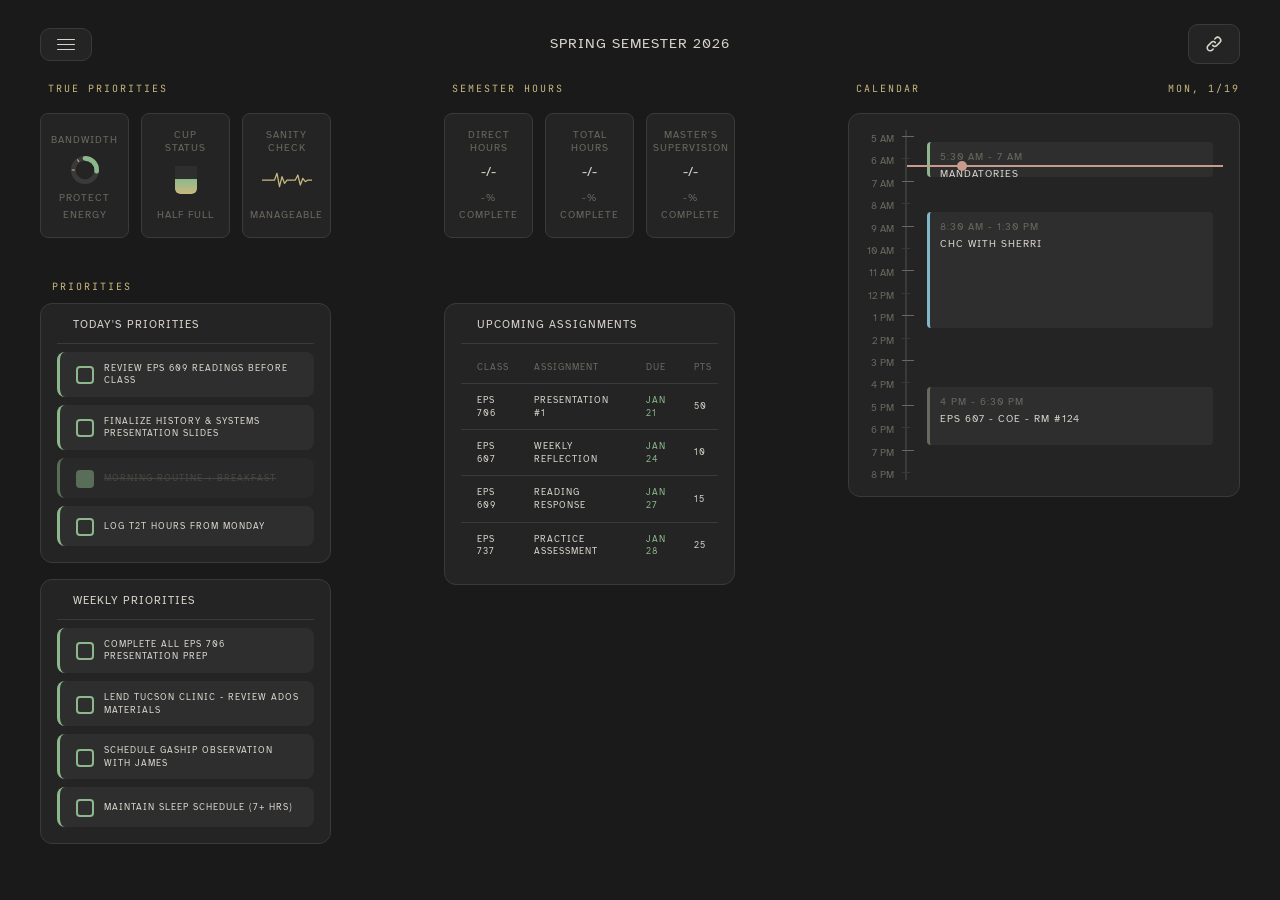
==== commit af5bc8dc: "Update master_dashboard_VF.html" ====
--- a/master_dashboard_VF.html
+++ b/master_dashboard_VF.html
@@ -617,6 +617,18 @@
     .schedule-event.class { border-left-color: var(--text-muted); }
     .schedule-event.fellowship { border-left-color: var(--accent-purple); }
     .schedule-event.meeting { border-left-color: var(--accent-gold); }
+    .schedule-event.clinical { border-left-color: var(--accent-teal); }
+    .schedule-event.personal { border-left-color: var(--accent-sage); }
+    .schedule-event.default { border-left-color: var(--text-secondary); }
+    
+    .time-indicator {
+      animation: pulse 2s infinite;
+    }
+    
+    @keyframes pulse {
+      0%, 100% { opacity: 1; }
+      50% { opacity: 0.6; }
+    }
 
     .event-time {
       font-family: 'Atkinson Hyperlegible', sans-serif;
@@ -1853,7 +1865,7 @@
 
         <!-- Date Label (col 12, row 2) -->
         <div class="grid-date-label">
-          <div class="priorities-label">Date: 01/16</div>
+          <div class="priorities-label" data-date-label>Loading...</div>
         </div>
 
         <!-- Calendar (cols 9-12, spans rows 3-9) -->
@@ -1875,14 +1887,7 @@
             <div class="time-slot" style="top: 83.2%;"><span class="time-label">6 PM</span><div class="time-tick"></div></div>
             <div class="time-slot major" style="top: 89.6%;"><span class="time-label">7 PM</span><div class="time-tick"></div></div>
             <div class="time-slot" style="top: 96%;"><span class="time-label">8 PM</span><div class="time-tick"></div></div>
-            <div class="schedule-event class" style="top: 25.6%; height: 16%;">
-              <div class="event-time">9:00 AM - 11:30 AM</div>
-              <div class="event-title">EPS 609 - Cognition & Affect</div>
-            </div>
-            <div class="schedule-event class" style="top: 70.4%; height: 16%;">
-              <div class="event-time">4:00 PM - 6:30 PM</div>
-              <div class="event-title">EPS 706 - History & Systems</div>
-            </div>
+            <!-- Events will be dynamically injected here -->
           </div>
         </div>
 
@@ -1896,23 +1901,23 @@
           <div class="stat-card">
             <div class="stat-label">Direct Hours</div>
             <div class="stat-content">
-              <div class="stat-value">5/100</div>
-            </div>
-            <div class="stat-subtext">5% complete</div>
+              <div class="stat-value" data-hours="direct">-/-</div>
+            </div>
+            <div class="stat-subtext" data-hours-pct="direct">-% complete</div>
           </div>
           <div class="stat-card">
             <div class="stat-label">Total Hours</div>
             <div class="stat-content">
-              <div class="stat-value">16/500</div>
-            </div>
-            <div class="stat-subtext">3.2% complete</div>
+              <div class="stat-value" data-hours="total">-/-</div>
+            </div>
+            <div class="stat-subtext" data-hours-pct="total">-% complete</div>
           </div>
           <div class="stat-card">
             <div class="stat-label">Master's Supervision</div>
             <div class="stat-content">
-              <div class="stat-value">0/40</div>
-            </div>
-            <div class="stat-subtext">0% complete</div>
+              <div class="stat-value" data-hours="supervision">-/-</div>
+            </div>
+            <div class="stat-subtext" data-hours-pct="supervision">-% complete</div>
           </div>
         </div>
 
@@ -2608,6 +2613,162 @@
     </div>
   </div>
 
+  <!-- Calendar & Hours Integration -->
+  <script>
+    // ============================================
+    // LIVE DATA INTEGRATION
+    // ============================================
+    
+    const DashboardData = {
+      calendar: null,
+      hours: null,
+      
+      // Fetch calendar data
+      async loadCalendar() {
+        try {
+          const res = await fetch('./data/calendar_data.json?_=' + Date.now());
+          if (!res.ok) throw new Error('Not found');
+          this.calendar = await res.json();
+          this.updateCalendarUI();
+          console.log('📅 Calendar loaded:', this.calendar.meta.total_events, 'events');
+        } catch (e) {
+          console.warn('Calendar data not available:', e.message);
+        }
+      },
+      
+      // Fetch hours data (when available)
+      async loadHours() {
+        try {
+          const res = await fetch('./data/time2track_data.json?_=' + Date.now());
+          if (!res.ok) throw new Error('Not found');
+          this.hours = await res.json();
+          this.updateHoursUI();
+          console.log('📊 Hours loaded:', this.hours.summary?.total_hours, 'total');
+        } catch (e) {
+          console.warn('Hours data not available:', e.message);
+        }
+      },
+      
+      // Update calendar UI elements
+      updateCalendarUI() {
+        if (!this.calendar) return;
+        
+        // Update date label
+        const dateLabel = document.querySelector('[data-date-label]');
+        if (dateLabel && this.calendar.today) {
+          const d = new Date(this.calendar.today.date + 'T12:00:00');
+          dateLabel.textContent = d.toLocaleDateString('en-US', { 
+            month: 'numeric', 
+            day: 'numeric',
+            weekday: 'short'
+          });
+        }
+        
+        // Update timeline events
+        const timeline = document.querySelector('.timeline');
+        if (timeline && this.calendar.today?.events) {
+          // Remove existing events
+          timeline.querySelectorAll('.schedule-event').forEach(el => el.remove());
+          
+          // Add today's events
+          this.calendar.today.events.forEach(event => {
+            const div = document.createElement('div');
+            div.className = `schedule-event ${event.category || 'default'}`;
+            div.style.cssText = `top: ${event.top_percent}%; height: ${Math.max(event.height_percent, 4)}%;`;
+            div.innerHTML = `
+              <div class="event-time">${this.escapeHtml(event.start_time)} - ${this.escapeHtml(event.end_time)}</div>
+              <div class="event-title">${this.escapeHtml(event.title)}</div>
+            `;
+            timeline.appendChild(div);
+          });
+          
+          // Add current time indicator
+          this.updateTimeIndicator(timeline);
+        }
+      },
+      
+      // Update time indicator
+      updateTimeIndicator(timeline) {
+        timeline.querySelector('.time-indicator')?.remove();
+        
+        const now = new Date();
+        const hour = now.getHours() + now.getMinutes() / 60;
+        
+        if (hour < 5 || hour > 20) return;
+        
+        const pct = ((hour - 5) / 15) * 100;
+        
+        const indicator = document.createElement('div');
+        indicator.className = 'time-indicator';
+        indicator.style.cssText = `
+          position: absolute;
+          left: 0;
+          right: 0;
+          top: ${pct}%;
+          height: 2px;
+          background: var(--accent-coral);
+          z-index: 10;
+        `;
+        indicator.innerHTML = `<div style="
+          position: absolute;
+          left: 50px;
+          top: -4px;
+          width: 10px;
+          height: 10px;
+          background: var(--accent-coral);
+          border-radius: 50%;
+        "></div>`;
+        timeline.appendChild(indicator);
+      },
+      
+      // Update hours UI elements
+      updateHoursUI() {
+        if (!this.hours) return;
+        
+        const reqs = { direct: 100, total: 500, supervision: 40 };
+        
+        ['direct', 'total', 'supervision'].forEach(type => {
+          const current = this.hours.summary?.[type + '_hours'] || 0;
+          const required = reqs[type];
+          const pct = Math.round((current / required) * 100);
+          
+          const valueEl = document.querySelector(`[data-hours="${type}"]`);
+          if (valueEl) valueEl.textContent = `${current}/${required}`;
+          
+          const pctEl = document.querySelector(`[data-hours-pct="${type}"]`);
+          if (pctEl) pctEl.textContent = `${pct}% complete`;
+        });
+      },
+      
+      escapeHtml(str) {
+        if (!str) return '';
+        return str.replace(/[&<>"']/g, c => ({
+          '&': '&amp;', '<': '&lt;', '>': '&gt;', '"': '&quot;', "'": '&#39;'
+        }[c]));
+      },
+      
+      // Initialize
+      async init() {
+        await Promise.all([
+          this.loadCalendar(),
+          this.loadHours()
+        ]);
+        
+        // Refresh every 5 minutes
+        setInterval(() => this.loadCalendar(), 5 * 60 * 1000);
+        
+        // Update time indicator every minute
+        setInterval(() => {
+          const timeline = document.querySelector('.timeline');
+          if (timeline) this.updateTimeIndicator(timeline);
+        }, 60 * 1000);
+      }
+    };
+    
+    // Start loading data
+    document.addEventListener('DOMContentLoaded', () => DashboardData.init());
+  </script>
+
   <script>
     const menuBtn = document.getElementById('menuBtn');
     const dropdownMenu = document.getElementById('dropdownMenu');
